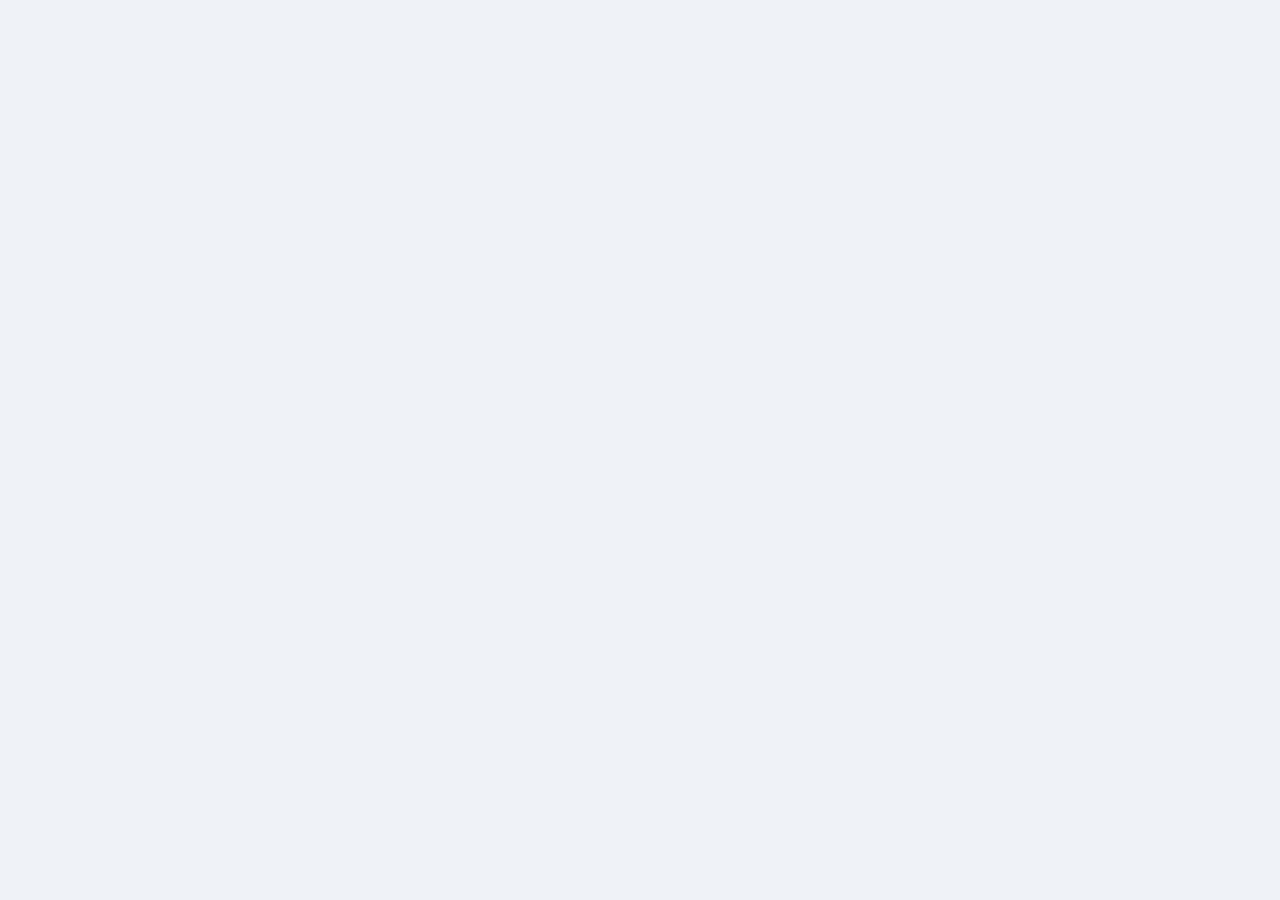
==== admin.html @ f4d945e0 "Add files via upload" ====
<!DOCTYPE html>
<html lang="en">
<head>
<meta charset="UTF-8">
<meta name="viewport" content="width=device-width,initial-scale=1">
<title>Tiny Tiffin — Admin</title>
<meta name="robots" content="noindex">
<link rel="icon" type="image/png" href="icons/icon-192.png">
<link rel="stylesheet" href="styles.css">
<style>
  .admin-login{min-height:100vh;display:flex;align-items:center;justify-content:center;padding:20px}
  .admin-login-card{background:var(--card);border-radius:var(--radius);box-shadow:var(--shadow-lift);padding:32px;max-width:380px;width:100%;text-align:left}
  .admin-login-card .desc{color:var(--ink-soft);margin:10px 0 16px}
  .admin-login-card .hint{font-size:.75rem;color:var(--ink-soft);margin-top:14px;line-height:1.5}
  .admin-login-card .hint code{background:var(--mist);padding:1px 5px;border-radius:4px}
  .admin-login-card .link-btn{display:inline-block;margin-top:16px}
  .admin-header{position:sticky;top:0;z-index:20;background:rgba(237,241,241,.94);backdrop-filter:blur(8px);border-bottom:1px solid var(--mist-2);display:flex;justify-content:space-between;align-items:center;padding:14px 20px}
  .admin-main{padding:26px 0 60px}
  .draft-banner{background:#FBF3E3;border:1px solid var(--turmeric);color:var(--turmeric-dark);border-radius:var(--radius-sm);padding:12px 16px;font-size:.88rem;margin-bottom:20px}
  .stat-grid{display:grid;grid-template-columns:repeat(auto-fit,minmax(160px,1fr));gap:14px;margin-bottom:24px}
  .stat-card{background:var(--card);border-radius:var(--radius);box-shadow:var(--shadow);padding:18px;text-align:center}
  .stat-num{font-size:1.6rem;color:var(--masala);font-weight:600}
  .stat-lbl{font-size:.78rem;color:var(--ink-soft);margin-top:4px}
  .admin-toolbar{display:flex;justify-content:space-between;align-items:center;flex-wrap:wrap;gap:10px;margin-bottom:18px}
  .toolbar-right{display:flex;gap:8px;flex-wrap:wrap}
  .admin-table-wrap{background:var(--card);border-radius:var(--radius);box-shadow:var(--shadow);overflow-x:auto}
  table.admin-table{width:100%;border-collapse:collapse;font-size:.88rem;min-width:640px}
  table.admin-table th{text-align:left;padding:12px 14px;background:var(--mist);color:var(--ink-soft);font-size:.75rem;text-transform:uppercase;letter-spacing:.04em}
  table.admin-table td{padding:12px 14px;border-top:1px solid var(--mist-2);vertical-align:middle}
  .row-actions{white-space:nowrap}
  .row-actions button{background:none;border:none;font-size:1rem;padding:4px 6px}
  .admin-form{display:flex;flex-direction:column;gap:14px}
  .admin-form .form-row{display:grid;grid-template-columns:repeat(auto-fit,minmax(180px,1fr));gap:12px}
  .admin-form label{display:flex;flex-direction:column;gap:5px;font-size:.8rem;font-weight:600;color:var(--ink-soft)}
  .admin-form input[type=text], .admin-form input[type=number], .admin-form input[type=password], .admin-form select, .admin-form textarea{
    font-family:'Work Sans';padding:8px 10px;border-radius:var(--radius-sm);border:1.5px solid var(--mist-2);background:var(--mist);color:var(--ink);font-weight:400;font-size:.88rem;
  }
  .check-chip{display:inline-flex;align-items:center;gap:5px;background:var(--mist);border-radius:999px;padding:6px 12px;font-size:.8rem;font-weight:600;color:var(--ink-soft)}
  .form-group{display:flex;flex-direction:column;gap:6px}
</style>
</head>
<body>
<div id="admin-app"></div>

<script src="data/recipes.js"></script>
<script src="data/i18n.js"></script>
<script src="data/site-config.js"></script>
<script src="data/store.js"></script>
<script src="admin.js"></script>
</body>
</html>
---- styles.css ----
/* ==========================================================
   Tiny Tiffin — Design tokens
   Palette:  steel #8C97A5 · turmeric #E5A431 · masala #2B4E32
             chili #C1440E · mist #EDF1F1 · ink #202B2E
   Type:     display = 'Baloo 2' (rounded, warm)
              body    = 'Work Sans'
              utility = 'IBM Plex Mono' (numbers, tags, timers)
   ========================================================== */
@import url('https://fonts.googleapis.com/css2?family=Baloo+2:wght@500;600;700;800&family=Work+Sans:wght@400;500;600&family=IBM+Plex+Mono:wght@500;600&display=swap');

:root{
  --steel: #8C97A5;
  --steel-dark: #5D6B78;
  --turmeric: #E5A431;
  --turmeric-dark: #B87A1A;
  --masala: #2B4E32;
  --masala-light: #3F6B48;
  --chili: #C1440E;
  --mist: #EDF1F1;
  --mist-2: #E2E8E7;
  --card: #FFFFFF;
  --ink: #202B2E;
  --ink-soft: #57646A;
  --radius: 16px;
  --radius-sm: 10px;
  --shadow: 0 2px 10px rgba(32,43,46,.07), 0 1px 2px rgba(32,43,46,.06);
  --shadow-lift: 0 10px 30px rgba(32,43,46,.14);
}

*{box-sizing:border-box}
html{scroll-behavior:smooth}
body{
  margin:0;
  font-family:'Work Sans',system-ui,sans-serif;
  background:var(--mist);
  color:var(--ink);
  -webkit-font-smoothing:antialiased;
}
h1,h2,h3,.display{font-family:'Baloo 2',system-ui,sans-serif;}
.mono{font-family:'IBM Plex Mono',monospace;}
a{color:inherit}
button{font-family:inherit;cursor:pointer}
:focus-visible{outline:3px solid var(--turmeric-dark);outline-offset:2px}

/* ---------- layout shells ---------- */
.wrap{max-width:1100px;margin:0 auto;padding:0 20px}
.app-header{
  position:sticky;top:0;z-index:40;
  background:rgba(237,241,241,.92);backdrop-filter:blur(8px);
  border-bottom:1px solid var(--mist-2);
}
.header-row{display:flex;align-items:center;justify-content:space-between;padding:14px 0;gap:16px;flex-wrap:wrap}
.brand{display:flex;align-items:center;gap:10px;font-family:'Baloo 2';font-weight:700;font-size:1.35rem;color:var(--masala)}
.brand-mark{width:38px;height:38px;flex:none}
.header-controls{display:flex;align-items:center;gap:10px}
select.lang-select{
  appearance:none;background:var(--card);border:1px solid var(--mist-2);
  padding:8px 30px 8px 12px;border-radius:999px;font-size:.85rem;font-weight:600;color:var(--ink);
  background-image:url("data:image/svg+xml,%3Csvg xmlns='http://www.w3.org/2000/svg' width='10' height='6'%3E%3Cpath d='M0 0l5 6 5-6z' fill='%2357646A'/%3E%3C/svg%3E");
  background-repeat:no-repeat;background-position:right 12px center;
}
.admin-link{font-size:.8rem;font-weight:600;color:var(--ink-soft);text-decoration:none;border:1px solid var(--mist-2);padding:8px 14px;border-radius:999px;background:var(--card)}
.admin-link:hover{color:var(--masala);border-color:var(--masala-light)}

.tabs{display:flex;gap:6px;padding:10px 0 0}
.tab-btn{
  background:none;border:none;padding:10px 4px;font-weight:600;font-size:.95rem;
  color:var(--ink-soft);border-bottom:3px solid transparent;margin-right:22px;
}
.tab-btn.active{color:var(--masala);border-color:var(--turmeric)}

/* ---------- hero / tiffin stack signature ---------- */
.hero{padding:38px 0 18px;text-align:center}
.hero h1.display{font-size:2.1rem;margin:0 0 6px;color:var(--masala)}
.hero p.sub{color:var(--ink-soft);max-width:520px;margin:0 auto 30px;font-size:1rem}

.tiffin-stack{display:flex;flex-direction:column;align-items:center;gap:0;max-width:340px;margin:0 auto}
.tiffin-tier{
  width:100%;border-radius:999px;
  display:flex;align-items:center;justify-content:center;gap:8px;
  border:2px solid var(--steel);background:linear-gradient(180deg,#F5F7F7,#E7ECEC);
  color:var(--ink);font-weight:600;font-size:.92rem;
  padding:14px 10px;margin-top:-14px;position:relative;
  box-shadow:0 3px 0 rgba(93,107,120,.25) inset, 0 4px 8px rgba(32,43,46,.06);
  transition:transform .15s ease, box-shadow .15s ease, background .15s ease;
}
.tiffin-tier:first-child{margin-top:0}
.tiffin-tier .tier-emoji{font-size:1.2rem}
.tiffin-tier:nth-child(1){width:96%}
.tiffin-tier:nth-child(2){width:100%}
.tiffin-tier:nth-child(3){width:104%}
.tiffin-tier:nth-child(4){width:108%}
.tiffin-tier:hover{transform:translateY(-2px);box-shadow:0 3px 0 rgba(93,107,120,.25) inset, 0 8px 16px rgba(32,43,46,.12)}
.tiffin-tier.active{
  background:linear-gradient(180deg,#F8DFA8,var(--turmeric));
  border-color:var(--turmeric-dark);color:#432c05;
}
.tiffin-handle{width:64px;height:26px;border:3px solid var(--steel);border-bottom:none;border-radius:14px 14px 0 0;margin-bottom:-2px}

/* ---------- filters ---------- */
.filters{background:var(--card);border-radius:var(--radius);box-shadow:var(--shadow);padding:20px;margin:26px 0;display:grid;grid-template-columns:repeat(auto-fit,minmax(200px,1fr));gap:18px}
.filter-group label{display:block;font-size:.78rem;font-weight:600;text-transform:uppercase;letter-spacing:.04em;color:var(--ink-soft);margin-bottom:8px}
.chip-row{display:flex;flex-wrap:wrap;gap:6px}
.chip{
  border:1.5px solid var(--mist-2);background:var(--mist);border-radius:999px;
  padding:6px 12px;font-size:.82rem;font-weight:600;color:var(--ink-soft);
}
.chip.active{background:var(--masala);border-color:var(--masala);color:#fff}
.chip.allergy.active{background:var(--chili);border-color:var(--chili)}
input[type=text].search-input, select.filter-select{
  width:100%;padding:9px 12px;border-radius:var(--radius-sm);border:1.5px solid var(--mist-2);
  font-size:.9rem;background:var(--mist);color:var(--ink)
}
.filters-foot{grid-column:1/-1;display:flex;justify-content:space-between;align-items:center;font-size:.85rem;color:var(--ink-soft)}
.link-btn{background:none;border:none;color:var(--masala);font-weight:600;text-decoration:underline;padding:0}

/* ---------- recipe grid & cards ---------- */
.recipe-grid{display:grid;grid-template-columns:repeat(auto-fill,minmax(240px,1fr));gap:18px;padding-bottom:50px}
.recipe-card{
  background:var(--card);border-radius:var(--radius);box-shadow:var(--shadow);
  padding:18px;display:flex;flex-direction:column;gap:10px;position:relative;
  transition:box-shadow .15s ease, transform .15s ease;
}
.recipe-card:hover{box-shadow:var(--shadow-lift);transform:translateY(-3px)}
.card-top{display:flex;justify-content:space-between;align-items:flex-start}
.card-emoji{font-size:2rem;line-height:1}
.fav-btn{background:none;border:none;font-size:1.25rem;color:var(--mist-2);padding:2px}
.fav-btn.active{color:var(--chili)}
.recipe-card h3{margin:0;font-size:1.05rem;color:var(--ink)}
.recipe-card .desc{font-size:.85rem;color:var(--ink-soft);margin:0;flex:1}
.meta-row{display:flex;flex-wrap:wrap;gap:6px;font-size:.72rem}
.tag{padding:3px 9px;border-radius:999px;font-weight:600;background:var(--mist);color:var(--ink-soft)}
.tag.time{background:#EAF2E9;color:var(--masala)}
.tag.nutri{background:#FBEBD3;color:var(--turmeric-dark)}
.tag.allergen{background:#F8E1D8;color:var(--chili)}
.card-actions{display:flex;gap:8px;margin-top:4px}
.btn{
  border:none;border-radius:999px;padding:9px 14px;font-weight:600;font-size:.82rem;
  display:inline-flex;align-items:center;gap:6px;
}
.btn-primary{background:var(--masala);color:#fff}
.btn-primary:hover{background:var(--masala-light)}
.btn-secondary{background:var(--mist);color:var(--ink)}
.btn-secondary:hover{background:var(--mist-2)}
.btn-block{width:100%;justify-content:center}
.empty-state{grid-column:1/-1;text-align:center;padding:60px 20px;color:var(--ink-soft)}
.empty-state .big-emoji{font-size:2.6rem;display:block;margin-bottom:10px}

/* ---------- modal ---------- */
.modal-backdrop{position:fixed;inset:0;background:rgba(32,43,46,.55);z-index:100;display:flex;align-items:flex-start;justify-content:center;padding:40px 16px;overflow-y:auto}
.modal{background:var(--card);border-radius:var(--radius);max-width:560px;width:100%;padding:26px;box-shadow:var(--shadow-lift);position:relative}
.modal-close{position:absolute;top:16px;right:16px;background:var(--mist);border:none;border-radius:50%;width:32px;height:32px;font-size:1rem;color:var(--ink-soft)}
.modal h2{margin:6px 0 2px;font-size:1.35rem;color:var(--masala)}
.modal .desc{color:var(--ink-soft);margin:0 0 14px}
.modal section{margin-bottom:16px}
.modal h4{font-size:.78rem;text-transform:uppercase;letter-spacing:.05em;color:var(--ink-soft);margin:0 0 8px}
.modal ul, .modal ol{margin:0;padding-left:20px;font-size:.92rem;line-height:1.65}
.nutri-grid{display:grid;grid-template-columns:repeat(4,1fr);gap:8px}
.nutri-cell{background:var(--mist);border-radius:var(--radius-sm);padding:10px;text-align:center}
.nutri-cell .val{font-family:'IBM Plex Mono';font-weight:600;font-size:1rem;color:var(--masala)}
.nutri-cell .lbl{font-size:.68rem;color:var(--ink-soft);text-transform:uppercase}
.tip-box{background:#FBF3E3;border-left:3px solid var(--turmeric);padding:10px 14px;border-radius:0 var(--radius-sm) var(--radius-sm) 0;font-size:.88rem;margin-bottom:10px}
.tip-box.kid{background:#EAF2E9;border-color:var(--masala)}

/* ---------- planner ---------- */
.planner-grid{display:grid;grid-template-columns:repeat(auto-fit,minmax(140px,1fr));gap:12px;margin-bottom:24px}
.planner-day{background:var(--card);border-radius:var(--radius);box-shadow:var(--shadow);padding:14px;min-height:140px;display:flex;flex-direction:column;gap:8px}
.planner-day h4{margin:0;font-size:.85rem;color:var(--ink-soft);text-transform:uppercase;letter-spacing:.04em}
.planner-slot{background:var(--mist);border-radius:var(--radius-sm);padding:8px;font-size:.82rem;display:flex;justify-content:space-between;align-items:center;gap:6px}
.planner-slot button{background:none;border:none;color:var(--ink-soft);font-size:.9rem}
.planner-add{border:1.5px dashed var(--mist-2);border-radius:var(--radius-sm);padding:8px;font-size:.8rem;color:var(--ink-soft);background:none;text-align:left}
.planner-add:hover{border-color:var(--masala-light);color:var(--masala)}

/* ---------- footer ---------- */
.app-footer{text-align:center;color:var(--ink-soft);font-size:.78rem;padding:30px 20px 60px;max-width:600px;margin:0 auto}

/* ---------- utility ---------- */
.visually-hidden{position:absolute;width:1px;height:1px;overflow:hidden;clip:rect(0 0 0 0)}
.picker-list{display:flex;flex-direction:column;gap:6px;max-height:280px;overflow-y:auto}
.picker-item{display:flex;justify-content:space-between;align-items:center;background:var(--mist);border-radius:var(--radius-sm);padding:8px 12px;font-size:.85rem}
.picker-item button{background:var(--masala);color:#fff;border:none;border-radius:999px;padding:5px 12px;font-size:.75rem;font-weight:600}
.toast{position:fixed;bottom:24px;left:50%;transform:translateX(-50%);background:var(--ink);color:#fff;padding:10px 20px;border-radius:999px;font-size:.85rem;z-index:200;box-shadow:var(--shadow-lift)}

@media (max-width:640px){
  .nutri-grid{grid-template-columns:repeat(2,1fr)}
  .hero h1.display{font-size:1.7rem}
}

/* ==========================================================
   v2 additions: dark mode, ratings, mascot, badges, gallery
   ========================================================== */
:root{
  --diet-veg:#2B4E32; --diet-vegan:#3F6B48; --diet-egg:#B87A1A;
  --cuisine-indian:#C1440E; --cuisine-continental:#5D6B78;
  --star:#E5A431; --star-off:#D9DEDD;
}
html[data-theme="dark"]{
  --steel:#6b7684; --steel-dark:#4a5460;
  --turmeric:#E5A431; --turmeric-dark:#c98f28;
  --masala:#5fae72; --masala-light:#79c98c;
  --chili:#e2704a;
  --mist:#161b1d; --mist-2:#232b2e;
  --card:#1e2528; --ink:#EDF1F1; --ink-soft:#a7b2b5;
  --shadow: 0 2px 10px rgba(0,0,0,.35);
  --shadow-lift: 0 10px 30px rgba(0,0,0,.5);
}
html[data-theme="dark"] body{ background:var(--mist); }
html[data-theme="dark"] .app-header{ background:rgba(22,27,29,.92); }

.theme-toggle{background:var(--mist);border:1px solid var(--mist-2);border-radius:999px;padding:8px 12px;font-size:.95rem}

/* mascot */
.mascot{display:inline-flex;align-items:center;gap:8px}
.mascot-face{width:34px;height:34px;flex:none}
.mascot-bubble{background:var(--card);border:1.5px solid var(--mist-2);border-radius:14px;padding:10px 14px;font-size:.85rem;color:var(--ink);box-shadow:var(--shadow);position:relative}
.mascot-banner{display:flex;align-items:center;gap:12px;background:var(--card);border-radius:var(--radius);box-shadow:var(--shadow);padding:14px 18px;margin:18px 0}

/* diet & cuisine badges */
.tag.diet-vegetarian{background:#EAF2E9;color:var(--diet-veg)}
.tag.diet-vegan{background:#E3F0E6;color:var(--diet-vegan)}
.tag.diet-egg{background:#FBEBD3;color:var(--diet-egg)}
.tag.cuisine-indian{background:#F8E1D8;color:var(--cuisine-indian)}
.tag.cuisine-continental{background:#EAECEE;color:var(--cuisine-continental)}

/* star ratings */
.stars{display:inline-flex;gap:2px;font-size:1rem;line-height:1}
.stars .star{color:var(--star-off)}
.stars .star.filled{color:var(--star)}
.rating-row{display:flex;align-items:center;gap:6px;font-size:.8rem;color:var(--ink-soft)}
.rating-breakdown{display:grid;grid-template-columns:1fr auto;gap:6px 10px;font-size:.82rem;align-items:center}
.rate-form{display:flex;flex-direction:column;gap:10px;margin-top:10px;padding-top:10px;border-top:1px solid var(--mist-2)}
.star-picker{display:inline-flex;gap:4px;font-size:1.4rem;cursor:pointer}
.star-picker .star{color:var(--star-off)}
.star-picker .star.filled{color:var(--star)}

/* recipe images / gallery */
.recipe-image-wrap{width:100%;aspect-ratio:4/3;border-radius:var(--radius-sm);overflow:hidden;background:var(--mist);display:flex;align-items:center;justify-content:center}
.recipe-image-wrap img{width:100%;height:100%;object-fit:cover}
.placeholder-illustration{width:100%;height:100%;display:flex;align-items:center;justify-content:center;font-size:2.6rem;background:linear-gradient(135deg,var(--mist),var(--mist-2))}
.modal-gallery{display:grid;grid-template-columns:1fr 1fr;gap:8px;margin-bottom:14px}
.modal-gallery .recipe-image-wrap{aspect-ratio:1/1}

/* search bar (smart search) */
.smart-search-bar{display:flex;gap:8px;margin:20px 0 6px}
.smart-search-bar input{flex:1;padding:12px 16px;border-radius:999px;border:1.5px solid var(--mist-2);background:var(--card);font-size:.95rem;color:var(--ink)}

/* nutrition dashboard */
.dash-bar-row{display:grid;grid-template-columns:110px 1fr 40px;align-items:center;gap:10px;margin-bottom:10px;font-size:.85rem}
.dash-bar-track{background:var(--mist);border-radius:999px;height:14px;overflow:hidden}
.dash-bar-fill{background:linear-gradient(90deg,var(--turmeric),var(--masala));height:100%;border-radius:999px;transition:width .3s ease}
.dash-suggestion{background:#FBF3E3;border-left:3px solid var(--turmeric);padding:10px 14px;border-radius:0 var(--radius-sm) var(--radius-sm) 0;font-size:.85rem;margin-top:14px}

/* contact / developer pages */
.simple-page{max-width:560px;margin:30px auto;background:var(--card);border-radius:var(--radius);box-shadow:var(--shadow);padding:28px}
.simple-page h2{color:var(--masala);margin-top:0}
.category-pick{display:flex;flex-wrap:wrap;gap:8px;margin:12px 0}
.dev-future-list{margin:10px 0 0;padding-left:20px;font-size:.85rem;line-height:1.7;color:var(--ink-soft)}

/* empty-state / loading skeleton */
.skeleton-card{background:var(--card);border-radius:var(--radius);box-shadow:var(--shadow);padding:18px;height:230px;position:relative;overflow:hidden}
.skeleton-card::after{
  content:"";position:absolute;inset:0;
  background:linear-gradient(90deg, transparent, rgba(255,255,255,.35), transparent);
  transform:translateX(-100%);animation:shimmer 1.3s infinite;
}
html[data-theme="dark"] .skeleton-card::after{ background:linear-gradient(90deg, transparent, rgba(255,255,255,.06), transparent); }
@keyframes shimmer{ 100%{ transform:translateX(100%); } }

@keyframes pop-in{ from{ transform:scale(.9); opacity:0; } to{ transform:scale(1); opacity:1; } }
.pop-in{ animation:pop-in .18s ease-out; }
@keyframes celebrate{ 0%{transform:scale(1);} 50%{transform:scale(1.06);} 100%{transform:scale(1);} }
.celebrate{ animation:celebrate .4s ease; }

/* misc small helpers */
.diet-cuisine-filters{display:flex;flex-wrap:wrap;gap:6px}
.no-repeat-note{font-size:.75rem;color:var(--turmeric-dark)}
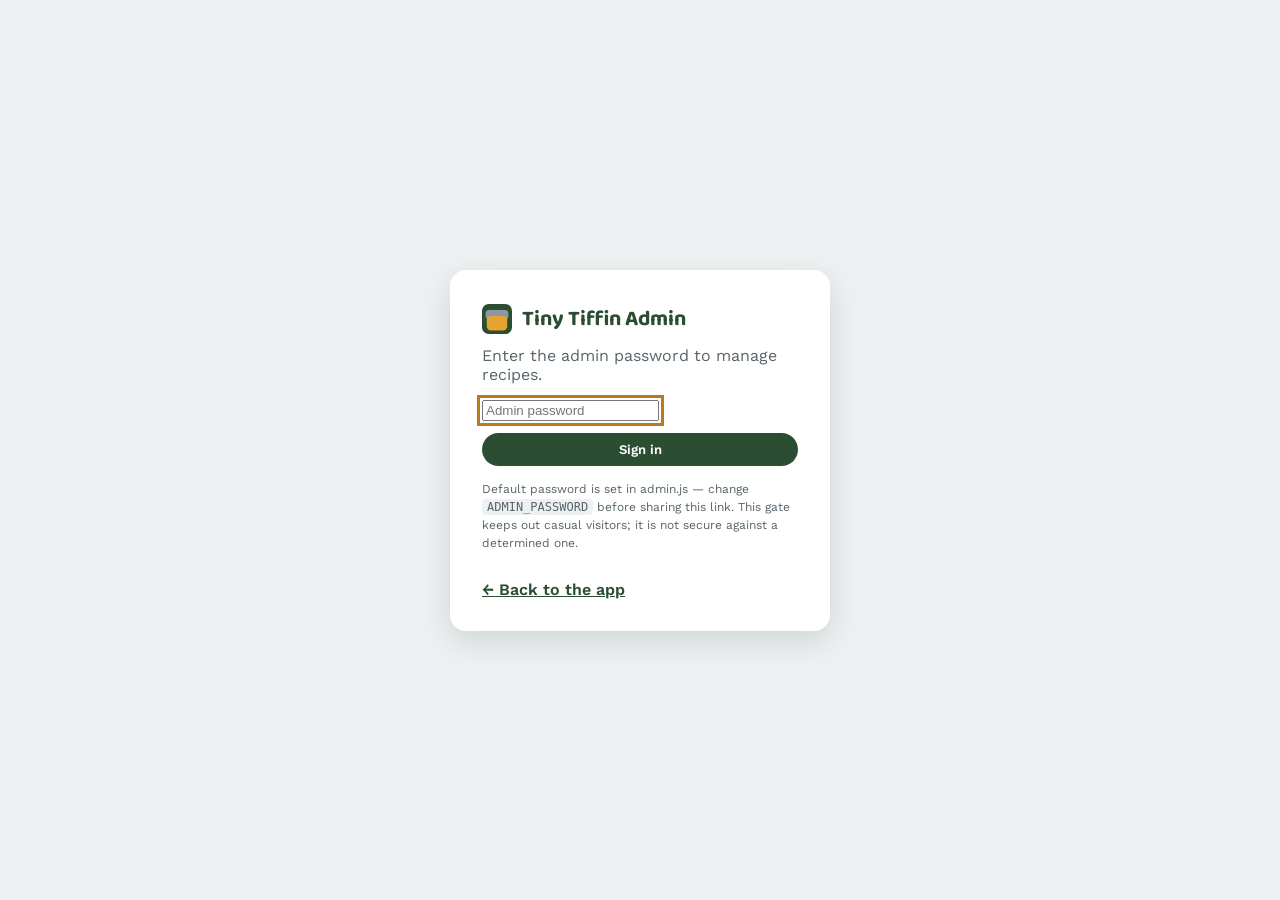
==== commit 19339fac: "Add files via upload" ====
--- a/admin.html
+++ b/admin.html
@@ -5,7 +5,7 @@
 <meta name="viewport" content="width=device-width,initial-scale=1">
 <title>Tiny Tiffin — Admin</title>
 <meta name="robots" content="noindex">
-<link rel="icon" type="image/png" href="icons/icon-192.png">
+<link rel="icon" type="image/png" href="icon-192.png">
 <link rel="stylesheet" href="styles.css">
 <style>
   .admin-login{min-height:100vh;display:flex;align-items:center;justify-content:center;padding:20px}
@@ -42,10 +42,10 @@
 <body>
 <div id="admin-app"></div>
 
-<script src="data/recipes.js"></script>
-<script src="data/i18n.js"></script>
-<script src="data/site-config.js"></script>
-<script src="data/store.js"></script>
+<script src="recipes.js"></script>
+<script src="i18n.js"></script>
+<script src="site-config.js"></script>
+<script src="store.js"></script>
 <script src="admin.js"></script>
 </body>
 </html>
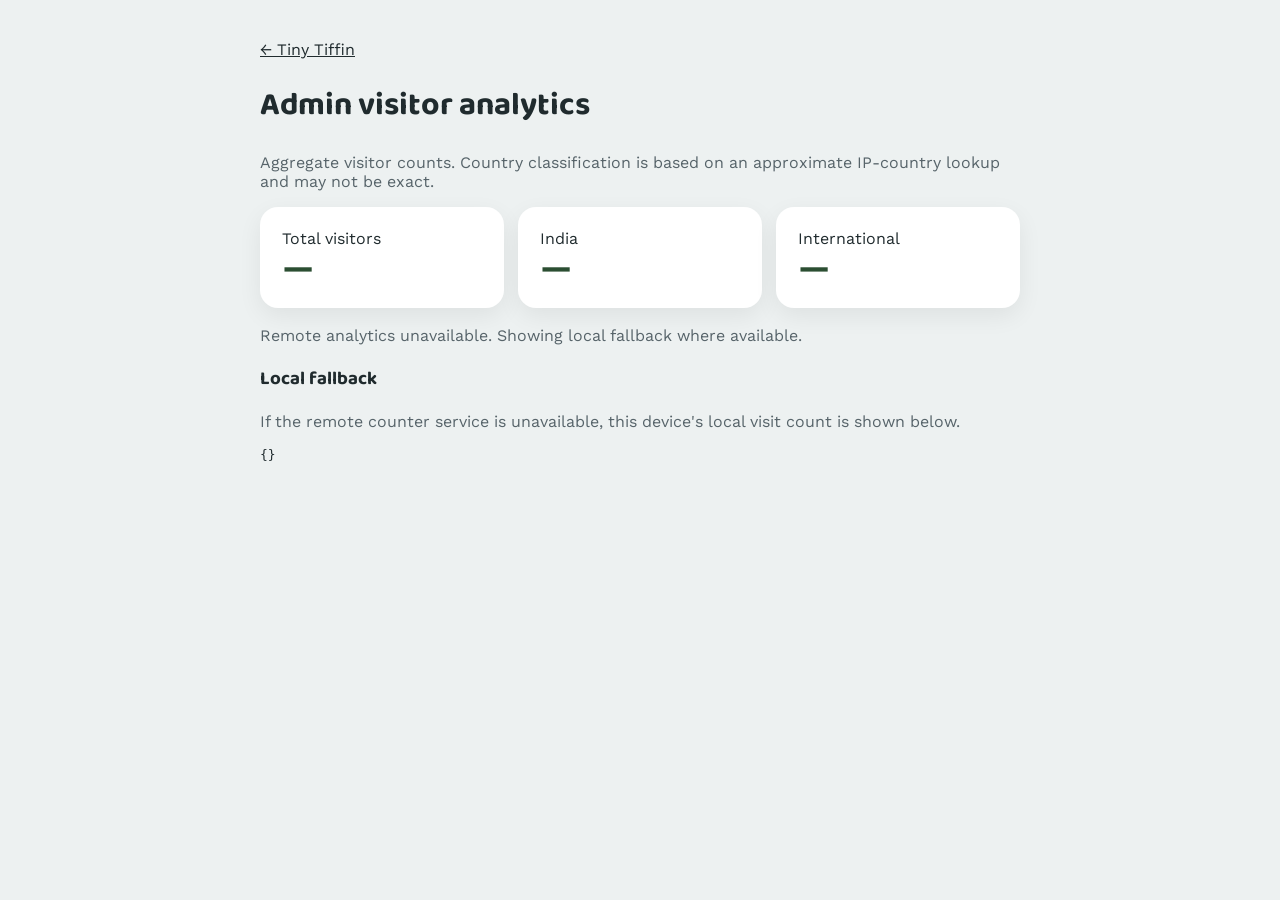
==== commit f918c25e: "Add files via upload Updates" ====
--- a/admin.html
+++ b/admin.html
@@ -1,51 +1,13 @@
-<!DOCTYPE html>
-<html lang="en">
-<head>
-<meta charset="UTF-8">
-<meta name="viewport" content="width=device-width,initial-scale=1">
-<title>Tiny Tiffin — Admin</title>
-<meta name="robots" content="noindex">
-<link rel="icon" type="image/png" href="icon-192.png">
-<link rel="stylesheet" href="styles.css">
-<style>
-  .admin-login{min-height:100vh;display:flex;align-items:center;justify-content:center;padding:20px}
-  .admin-login-card{background:var(--card);border-radius:var(--radius);box-shadow:var(--shadow-lift);padding:32px;max-width:380px;width:100%;text-align:left}
-  .admin-login-card .desc{color:var(--ink-soft);margin:10px 0 16px}
-  .admin-login-card .hint{font-size:.75rem;color:var(--ink-soft);margin-top:14px;line-height:1.5}
-  .admin-login-card .hint code{background:var(--mist);padding:1px 5px;border-radius:4px}
-  .admin-login-card .link-btn{display:inline-block;margin-top:16px}
-  .admin-header{position:sticky;top:0;z-index:20;background:rgba(237,241,241,.94);backdrop-filter:blur(8px);border-bottom:1px solid var(--mist-2);display:flex;justify-content:space-between;align-items:center;padding:14px 20px}
-  .admin-main{padding:26px 0 60px}
-  .draft-banner{background:#FBF3E3;border:1px solid var(--turmeric);color:var(--turmeric-dark);border-radius:var(--radius-sm);padding:12px 16px;font-size:.88rem;margin-bottom:20px}
-  .stat-grid{display:grid;grid-template-columns:repeat(auto-fit,minmax(160px,1fr));gap:14px;margin-bottom:24px}
-  .stat-card{background:var(--card);border-radius:var(--radius);box-shadow:var(--shadow);padding:18px;text-align:center}
-  .stat-num{font-size:1.6rem;color:var(--masala);font-weight:600}
-  .stat-lbl{font-size:.78rem;color:var(--ink-soft);margin-top:4px}
-  .admin-toolbar{display:flex;justify-content:space-between;align-items:center;flex-wrap:wrap;gap:10px;margin-bottom:18px}
-  .toolbar-right{display:flex;gap:8px;flex-wrap:wrap}
-  .admin-table-wrap{background:var(--card);border-radius:var(--radius);box-shadow:var(--shadow);overflow-x:auto}
-  table.admin-table{width:100%;border-collapse:collapse;font-size:.88rem;min-width:640px}
-  table.admin-table th{text-align:left;padding:12px 14px;background:var(--mist);color:var(--ink-soft);font-size:.75rem;text-transform:uppercase;letter-spacing:.04em}
-  table.admin-table td{padding:12px 14px;border-top:1px solid var(--mist-2);vertical-align:middle}
-  .row-actions{white-space:nowrap}
-  .row-actions button{background:none;border:none;font-size:1rem;padding:4px 6px}
-  .admin-form{display:flex;flex-direction:column;gap:14px}
-  .admin-form .form-row{display:grid;grid-template-columns:repeat(auto-fit,minmax(180px,1fr));gap:12px}
-  .admin-form label{display:flex;flex-direction:column;gap:5px;font-size:.8rem;font-weight:600;color:var(--ink-soft)}
-  .admin-form input[type=text], .admin-form input[type=number], .admin-form input[type=password], .admin-form select, .admin-form textarea{
-    font-family:'Work Sans';padding:8px 10px;border-radius:var(--radius-sm);border:1.5px solid var(--mist-2);background:var(--mist);color:var(--ink);font-weight:400;font-size:.88rem;
-  }
-  .check-chip{display:inline-flex;align-items:center;gap:5px;background:var(--mist);border-radius:999px;padding:6px 12px;font-size:.8rem;font-weight:600;color:var(--ink-soft)}
-  .form-group{display:flex;flex-direction:column;gap:6px}
-</style>
-</head>
-<body>
-<div id="admin-app"></div>
-
-<script src="recipes.js"></script>
-<script src="i18n.js"></script>
-<script src="site-config.js"></script>
-<script src="store.js"></script>
-<script src="admin.js"></script>
-</body>
-</html>
+<!doctype html><html lang="en"><head><meta charset="utf-8"><meta name="viewport" content="width=device-width,initial-scale=1"><title>Tiny Tiffin — Admin</title><link rel="stylesheet" href="styles.css"><style>body{padding:24px}.admin-wrap{max-width:760px;margin:auto}.stats{display:grid;grid-template-columns:repeat(3,1fr);gap:14px}.stat{padding:22px;border-radius:18px;background:var(--card,#fff);box-shadow:0 8px 24px #0001}.stat strong{display:block;font-size:2rem;color:var(--masala)}.muted{color:var(--ink-soft)}@media(max-width:600px){.stats{grid-template-columns:1fr}}</style></head><body><main class="admin-wrap"><p><a href="index.html">← Tiny Tiffin</a></p><h1>Admin visitor analytics</h1><p class="muted">Aggregate visitor counts. Country classification is based on an approximate IP-country lookup and may not be exact.</p><section class="stats"><div class="stat"><span>Total visitors</span><strong id="total">—</strong></div><div class="stat"><span>India</span><strong id="india">—</strong></div><div class="stat"><span>International</span><strong id="international">—</strong></div></section><p id="status" class="muted" style="margin-top:18px">Loading analytics…</p><h3>Local fallback</h3><p class="muted">If the remote counter service is unavailable, this device's local visit count is shown below.</p><pre id="local" style="white-space:pre-wrap"></pre></main><script src="site-config.js"></script><script>
+(async function(){
+ const ns=(window.TINY_TIFFIN_CONFIG&&window.TINY_TIFFIN_CONFIG.analyticsNamespace)||'tiny-tiffin-v1';
+ const base='https://api.counterapi.dev/v1/'+encodeURIComponent(ns);
+ const ids=['total','india','international'];
+ try{
+   const vals=await Promise.all(ids.map(async id=>{const r=await fetch(base+'/'+id); if(!r.ok) throw new Error('analytics unavailable'); const j=await r.json(); return j.count ?? j.value ?? 0;}));
+   ids.forEach((id,i)=>document.getElementById(id).textContent=Number(vals[i]).toLocaleString());
+   document.getElementById('status').textContent='Global aggregate counters loaded.';
+ }catch(e){document.getElementById('status').textContent='Remote analytics unavailable. Showing local fallback where available.';}
+ try{document.getElementById('local').textContent=JSON.stringify(JSON.parse(localStorage.getItem('tt_local_visit_stats')||'{}'),null,2);}catch(e){document.getElementById('local').textContent='No local data available.';}
+})();
+</script></body></html>
--- a/styles.css
+++ b/styles.css
@@ -51,6 +51,28 @@
 }
 .header-row{display:flex;align-items:center;justify-content:space-between;padding:14px 0;gap:16px;flex-wrap:wrap}
 .brand{display:flex;align-items:center;gap:10px;font-family:'Baloo 2';font-weight:700;font-size:1.35rem;color:var(--masala)}
+/* ---------- AI brand badge ---------- */
+.brand-icon-wrap{position:relative;display:inline-flex;flex:none}
+.ai-brand-badge{
+  position:absolute;
+  top:-6px;
+  right:-7px;
+  display:inline-flex;
+  align-items:center;
+  justify-content:center;
+  width:20px;
+  height:20px;
+  border-radius:7px;
+  background:linear-gradient(145deg,#F4C95D 0%,#E5A431 55%,#B87A1A 100%);
+  color:#2B4E32;
+  border:2px solid var(--mist);
+  font-family:'Work Sans',system-ui,sans-serif;
+  font-size:.53rem;
+  font-weight:800;
+  letter-spacing:-.04em;
+  box-shadow:0 2px 0 rgba(255,255,255,.65) inset,0 2px 5px rgba(43,78,50,.22);
+}
+
 .brand-mark{width:38px;height:38px;flex:none}
 .header-controls{display:flex;align-items:center;gap:10px}
 select.lang-select{
@@ -200,7 +222,7 @@
   --masala:#5fae72; --masala-light:#79c98c;
   --chili:#e2704a;
   --mist:#161b1d; --mist-2:#232b2e;
-  --card:#1e2528; --ink:#EDF1F1; --ink-soft:#a7b2b5;
+  --card:#1e2528; --ink:#F7FAFA; --ink-soft:#D1DADD;
   --shadow: 0 2px 10px rgba(0,0,0,.35);
   --shadow-lift: 0 10px 30px rgba(0,0,0,.5);
 }
@@ -274,3 +296,332 @@
 /* misc small helpers */
 .diet-cuisine-filters{display:flex;flex-wrap:wrap;gap:6px}
 .no-repeat-note{font-size:.75rem;color:var(--turmeric-dark)}
+
+/* Tiny Tiffin v3.0 enhancements */
+.brand-wrap{display:flex;flex-direction:column;align-items:flex-start;gap:2px}
+.app-tagline{font-size:.68rem;font-style:italic;color:var(--ink-soft);letter-spacing:.02em;margin-left:44px;opacity:.82}
+.developer-story{margin:18px 0;padding:14px 16px;border-left:3px solid var(--turmeric);background:var(--mist);border-radius:var(--radius-sm);line-height:1.8}
+.developer-story span{font-size:.85rem;color:var(--ink-soft)}
+.release-card{margin-top:18px;padding:12px 14px;border-radius:var(--radius-sm);background:var(--mist);font-size:.82rem;color:var(--ink-soft)}
+.vitamin-row{margin:10px 0 14px;padding:10px 12px;background:var(--mist);border-radius:var(--radius-sm);font-size:.84rem}
+.planner-highlight{animation:plannerPulse 1.2s ease-in-out 3;outline:3px solid var(--turmeric)}
+@keyframes plannerPulse{50%{transform:scale(1.02);box-shadow:0 0 0 8px rgba(229,164,49,.22)}}
+.star-burst{position:fixed;inset:0;pointer-events:none;z-index:9999;overflow:hidden}
+.burst-star{position:absolute;font-size:1.8rem;animation:burstStar .9s ease-out forwards}
+@keyframes burstStar{0%{transform:translate(-50%,-50%) scale(.2) rotate(0);opacity:0}20%{opacity:1}100%{transform:translate(calc(-50% + var(--dx)),calc(-50% + var(--dy))) scale(1.2) rotate(180deg);opacity:0}}
+[data-theme="dark"] .app-tagline,[data-theme="dark"] .developer-story span{color:#e8f0ee;text-shadow:0 0 6px rgba(232,240,238,.55)}
+[data-theme="dark"] .desc,[data-theme="dark"] p,[data-theme="dark"] li,[data-theme="dark"] label,[data-theme="dark"] .stat-lbl{color:#e8f0ee}
+
+.brand-wrap{display:flex;flex-direction:column;align-items:flex-start;gap:1px}.app-tagline{font-size:.68rem;font-style:italic;font-weight:500;letter-spacing:.02em;color:var(--ink-soft);margin-left:48px;opacity:.9}html[data-theme="dark"] .app-tagline{color:#D8E3E5;opacity:1}html[data-theme="dark"] .tab-btn,html[data-theme="dark"] .filter-group label,html[data-theme="dark"] .desc,html[data-theme="dark"] .sub,html[data-theme="dark"] .hint,html[data-theme="dark"] .app-footer{color:#D1DADD}html[data-theme="dark"] input,html[data-theme="dark"] textarea,html[data-theme="dark"] select{color:#F7FAFA}html[data-theme="dark"] input::placeholder,html[data-theme="dark"] textarea::placeholder{color:#AEBCC0;opacity:1}.image-upload-preview{max-width:180px;max-height:120px;border-radius:10px;display:block;margin-top:8px;object-fit:cover}.sparkle-burst{position:fixed;inset:0;pointer-events:none;z-index:9999;overflow:hidden}.sparkle-star{position:absolute;font-size:1.4rem;animation:ttSparkle 900ms ease-out forwards}@keyframes ttSparkle{0%{transform:translate(0,0) scale(.2) rotate(0);opacity:0}20%{opacity:1}100%{transform:translate(var(--dx),var(--dy)) scale(1.3) rotate(180deg);opacity:0}}.developer-story{white-space:normal;line-height:1.75;max-width:760px}
+
+
+/* v3.3: friendly discovery action */
+.surprise-btn { margin: 12px auto 4px; display: inline-flex; }
+[data-theme="dark"] .surprise-btn { color: #f4f7f5; border-color: #6fbf84; }
+
+/* v3.5 — high-visibility neon nutrition labels for Night Mode */
+html[data-theme="dark"] .tiffin-tier {
+  color: #dfffe9;
+  text-shadow: 0 0 5px rgba(87, 255, 160, .55), 0 0 12px rgba(87, 255, 160, .22);
+}
+html[data-theme="dark"] .tiffin-tier:nth-child(1) { color:#9dffbf; text-shadow:0 0 6px rgba(90,255,160,.75),0 0 16px rgba(90,255,160,.35); }
+html[data-theme="dark"] .tiffin-tier:nth-child(2) { color:#c4ff78; text-shadow:0 0 6px rgba(196,255,120,.75),0 0 16px rgba(196,255,120,.32); }
+html[data-theme="dark"] .tiffin-tier:nth-child(3) { color:#a8e7ff; text-shadow:0 0 6px rgba(120,220,255,.75),0 0 16px rgba(120,220,255,.32); }
+html[data-theme="dark"] .tiffin-tier:nth-child(4) { color:#ffd08a; text-shadow:0 0 6px rgba(255,190,100,.75),0 0 16px rgba(255,190,100,.32); }
+html[data-theme="dark"] .tiffin-tier:nth-child(5) { color:#d8b5ff; text-shadow:0 0 6px rgba(190,120,255,.85),0 0 16px rgba(190,120,255,.38); }
+html[data-theme="dark"] .tiffin-tier:nth-child(6) { color:#ffe98a; text-shadow:0 0 6px rgba(255,220,90,.85),0 0 16px rgba(255,220,90,.35); }
+html[data-theme="dark"] .tiffin-tier:nth-child(7) { color:#ff9ee8; text-shadow:0 0 6px rgba(255,100,220,.85),0 0 16px rgba(255,100,220,.35); }
+html[data-theme="dark"] .tiffin-tier.active { color:#ffffff; border-color:#a78bfa; box-shadow:0 0 0 2px rgba(167,139,250,.45),0 0 18px rgba(167,139,250,.35); }
+html[data-theme="dark"] .filter-group label,
+html[data-theme="dark"] .filters-foot,
+html[data-theme="dark"] .sub,
+html[data-theme="dark"] .recipe-card .desc { color:#e7f5ef; }
+
+
+/* ==========================================================
+   v3.6 — Elegant, high-contrast dark-mode nutrition labels
+   Replaces blurry neon text with a crisp premium treatment.
+   ========================================================== */
+@import url('https://fonts.googleapis.com/css2?family=Nunito+Sans:wght@400;600;700;800&display=swap');
+
+.tiffin-tier{
+  font-family:'Nunito Sans','Work Sans',system-ui,sans-serif;
+  font-weight:800;
+  letter-spacing:.01em;
+}
+
+html[data-theme="dark"] .tiffin-tier{
+  color:#263238;
+  text-shadow:none;
+  -webkit-text-stroke:0;
+}
+
+html[data-theme="dark"] .tiffin-tier .tier-emoji{
+  filter:none;
+}
+
+/* Elegant category accents: dark enough to remain readable on the light tier cards. */
+html[data-theme="dark"] .tiffin-tier[data-nutri="protein"]{color:#176B45}
+html[data-theme="dark"] .tiffin-tier[data-nutri="iron"]{color:#4F641D}
+html[data-theme="dark"] .tiffin-tier[data-nutri="calcium"]{color:#246A8A}
+html[data-theme="dark"] .tiffin-tier[data-nutri="immunity"]{color:#A45A12}
+html[data-theme="dark"] .tiffin-tier[data-nutri="fiber"]{color:#70428F}
+html[data-theme="dark"] .tiffin-tier[data-nutri="energy"]{color:#946D00}
+html[data-theme="dark"] .tiffin-tier[data-nutri="vitamins"]{color:#9A356F}
+
+/* Keep the dark page itself readable without glow. */
+html[data-theme="dark"] .hero p.sub,
+html[data-theme="dark"] .smart-search-bar input::placeholder{
+  color:#C8D1D3;
+}
+
+/* Slightly stronger contrast for the nutrition stack in dark mode. */
+html[data-theme="dark"] .tiffin-tier{
+  border-color:#687582;
+  background:linear-gradient(180deg,#F8FAFA,#E7ECEC);
+}
+
+/* v3.7 — consistent recipe-detail readability in Night Mode for every recipe */
+html[data-theme="dark"] .tip-box,
+html[data-theme="dark"] .tip-box strong,
+html[data-theme="dark"] .tip-box.kid,
+html[data-theme="dark"] .tip-box.kid strong {
+  color: #263238 !important;
+  text-shadow: none !important;
+}
+html[data-theme="dark"] .tip-box {
+  background: #FFF8E8;
+  border-left-color: #D89B22;
+}
+html[data-theme="dark"] .tip-box.kid {
+  background: #EDF6ED;
+  border-left-color: #5FAE72;
+}
+html[data-theme="dark"] .recipe-modal h3,
+html[data-theme="dark"] .recipe-modal h4,
+html[data-theme="dark"] .recipe-modal .steps,
+html[data-theme="dark"] .recipe-modal .ingredients,
+html[data-theme="dark"] .recipe-modal .section-title {
+  color: #F3F7F6;
+}
+html[data-theme="dark"] .recipe-modal li,
+html[data-theme="dark"] .recipe-modal p {
+  color: #DCE6E4;
+}
+html[data-theme="dark"] .nutri-cell .val {
+  color: #66C27D;
+}
+html[data-theme="dark"] .nutri-cell .lbl {
+  color: #D6E0DE;
+}
+
+
+/* v4.1 — Tiffin Mood layout: balanced desktop grid, easy-to-tap mobile cards */
+.mood-picker{
+  display:grid;
+  grid-template-columns:repeat(3,minmax(0,1fr));
+  gap:12px;
+  align-items:stretch;
+  width:min(100%,920px);
+  margin:18px auto 8px;
+}
+.mood-label{
+  grid-column:1 / -1;
+  text-align:center;
+  font-size:1rem;
+  color:var(--ink-soft);
+  font-weight:700;
+  margin-bottom:2px;
+}
+.mood-chip{
+  width:100%;
+  min-height:58px;
+  border:1px solid var(--mist-2);
+  background:var(--card);
+  color:var(--ink);
+  border-radius:18px;
+  padding:12px 14px;
+  font:inherit;
+  font-size:.9rem;
+  font-weight:700;
+  cursor:pointer;
+  transition:transform .18s ease,border-color .18s ease,box-shadow .18s ease;
+}
+.mood-chip:hover{
+  transform:translateY(-2px);
+  border-color:var(--masala);
+  box-shadow:var(--shadow);
+}
+@media (max-width:900px){
+  .mood-picker{grid-template-columns:repeat(2,minmax(0,1fr));}
+  .mood-chip{min-height:56px;}
+}
+@media (max-width:560px){
+  .mood-picker{
+    grid-template-columns:1fr;
+    gap:10px;
+  }
+  .mood-chip{
+    min-height:54px;
+    border-radius:16px;
+  }
+}
+
+/* v1.0 — Tiny Tiffin AI hub */
+.ai-hub{padding:28px 0 40px}
+.ai-hero{text-align:center;margin-bottom:24px}
+.ai-badge{display:inline-block;padding:6px 12px;border-radius:999px;font-size:.72rem;font-weight:800;letter-spacing:.08em;background:var(--masala);color:#fff;margin-bottom:10px}
+.ai-grid{display:grid;grid-template-columns:repeat(2,minmax(0,1fr));gap:16px}
+.ai-card{background:var(--card);border:1px solid var(--mist-2);border-radius:20px;padding:20px;box-shadow:var(--shadow);margin-bottom:16px}
+.ai-card h3{margin-top:0;color:var(--masala)}
+.ai-card p{color:var(--ink-soft)}
+.ai-card .btn{margin-top:10px}
+.ai-preview{display:block;width:100%;max-height:180px;object-fit:cover;border-radius:14px;margin:10px 0}
+.ai-muted{font-size:.88rem;font-style:italic}
+.ai-assistant{margin-top:2px}
+.ai-answer{margin-top:14px;padding:14px;border-radius:14px;background:var(--surface-2,var(--mist));min-height:20px}
+.ai-answer-list{display:flex;flex-wrap:wrap;gap:8px;margin-top:10px}
+.ai-plan-list{margin-top:14px;display:grid;gap:8px}
+.ai-plan-list>div{display:flex;align-items:center;gap:10px;padding:10px;border-radius:12px;background:var(--surface-2,var(--mist))}
+.ai-plan-list span{flex:1}
+.ai-section-title{margin:28px 0 12px;color:var(--masala)}
+html[data-theme="dark"] .ai-card{background:#18251f;border-color:#3d5c4d}
+html[data-theme="dark"] .ai-card h3,.ai-section-title{color:#9dffb4}
+html[data-theme="dark"] .ai-card p,.ai-muted{color:#d9f1e0}
+html[data-theme="dark"] .ai-answer,.ai-plan-list>div{background:#21352b;color:#effff3}
+@media(max-width:760px){.ai-grid{grid-template-columns:1fr}.ai-card{padding:16px}}
+
+/* Install and software update actions */
+.install-action { white-space: nowrap; }
+.install-action:disabled { opacity: .65; cursor: wait; }
+
+
+/* ---------- Amazon affiliate shopping ---------- */
+.affiliate-shopping{
+  margin:18px 0 8px;
+  padding:16px;
+  border:1px solid var(--mist-2);
+  border-radius:14px;
+  background:var(--mist);
+}
+.affiliate-heading{display:flex;gap:10px;align-items:flex-start;margin-bottom:12px}
+.affiliate-heading>span{font-size:1.5rem}
+.affiliate-heading h3{margin:0 0 2px;color:var(--masala)}
+.affiliate-heading p{margin:0;color:var(--ink-soft);font-size:.82rem}
+.affiliate-list{display:grid;gap:8px}
+.affiliate-item{
+  display:flex;align-items:center;justify-content:space-between;gap:10px;
+  padding:10px 12px;border:1px solid var(--mist-2);border-radius:10px;background:var(--card);
+}
+.affiliate-item>div{min-width:0}
+.affiliate-ingredient{display:block;font-weight:600;overflow-wrap:anywhere}
+.affiliate-item small{display:block;color:var(--ink-soft);font-size:.72rem;margin-top:2px}
+.affiliate-btn{white-space:nowrap;font-size:.78rem;padding:7px 10px;text-decoration:none}
+.affiliate-disclosure{font-size:.68rem;color:var(--ink-soft);line-height:1.45;margin:12px 0 0}
+@media (max-width:600px){
+  .affiliate-item{align-items:flex-start;flex-direction:column}
+  .affiliate-btn{width:100%;justify-content:center}
+}
+
+/* ---------- quick shopping entry point ---------- */
+.shopping-quick-card{
+  max-width:760px;
+  margin:22px auto 26px;
+  padding:16px 18px;
+  display:flex;
+  align-items:center;
+  gap:14px;
+  background:var(--card);
+  border:1px solid var(--mist-2);
+  border-left:5px solid var(--turmeric);
+  border-radius:var(--radius);
+  box-shadow:var(--shadow);
+}
+.shopping-quick-icon{font-size:2rem;line-height:1}
+.shopping-quick-copy{flex:1}
+.shopping-quick-copy h3{margin:0 0 3px;color:var(--masala);font-size:1.1rem}
+.shopping-quick-copy p{margin:0;color:var(--ink-soft);font-size:.88rem}
+.shopping-quick-card .btn{white-space:nowrap}
+
+.shopping-page-header{
+  display:flex;
+  align-items:flex-start;
+  justify-content:space-between;
+  gap:16px;
+  margin-bottom:18px;
+}
+.shopping-empty{padding:40px 20px}
+
+@media (max-width:700px){
+  .shopping-quick-card{align-items:flex-start;flex-wrap:wrap}
+  .shopping-quick-card .btn{width:100%}
+  .shopping-page-header{flex-direction:column}
+  .shopping-page-header .btn{width:100%}
+}
+
+
+/* v1.3: front-page shopping call-to-action */
+.shopping-cta {
+  display: flex;
+  align-items: center;
+  justify-content: space-between;
+  gap: 16px;
+  margin: 18px 0 22px;
+  padding: 16px 18px;
+  border: 1px solid var(--line, rgba(0,0,0,.12));
+  border-radius: 18px;
+  background: var(--surface, rgba(255,255,255,.7));
+}
+.shopping-cta h3 { margin: 0 0 4px; }
+.shopping-cta p { margin: 0; color: var(--ink-soft); font-size: .9rem; }
+@media (max-width: 640px) {
+  .shopping-cta { flex-direction: column; align-items: stretch; }
+  .shopping-cta .btn { width: 100%; }
+}
+
+
+/* ---------- Compact Amazon shopping buttons ---------- */
+.shopping-cta-actions{
+  display:flex;
+  align-items:center;
+  justify-content:flex-end;
+  gap:8px;
+  flex-wrap:wrap;
+}
+.shopping-compact-btn{
+  font-size:.72rem;
+  padding:6px 9px;
+  min-height:32px;
+  white-space:nowrap;
+  text-decoration:none;
+}
+@media (max-width:640px){
+  .shopping-cta-actions{
+    width:100%;
+    justify-content:flex-start;
+  }
+  .shopping-compact-btn{
+    font-size:.68rem;
+    padding:5px 8px;
+  }
+}
+
+
+/* Small icons for Amazon shopping buttons */
+.shopping-compact-btn{
+  display:inline-flex;
+  align-items:center;
+  justify-content:center;
+  gap:5px;
+}
+.amazon-button-icon{
+  font-size:0.95em;
+  line-height:1;
+  display:inline-flex;
+  align-items:center;
+}
+
+
+/* Amazon Fresh: colourful vegetable basket icon */
+.amazon-fresh-vegetable-icon { width: 28px; height: 28px; object-fit: contain; vertical-align: middle; margin-right: 8px; border-radius: 4px; }
+@media (max-width: 600px) { .amazon-fresh-vegetable-icon { width: 24px; height: 24px; margin-right: 6px; } }
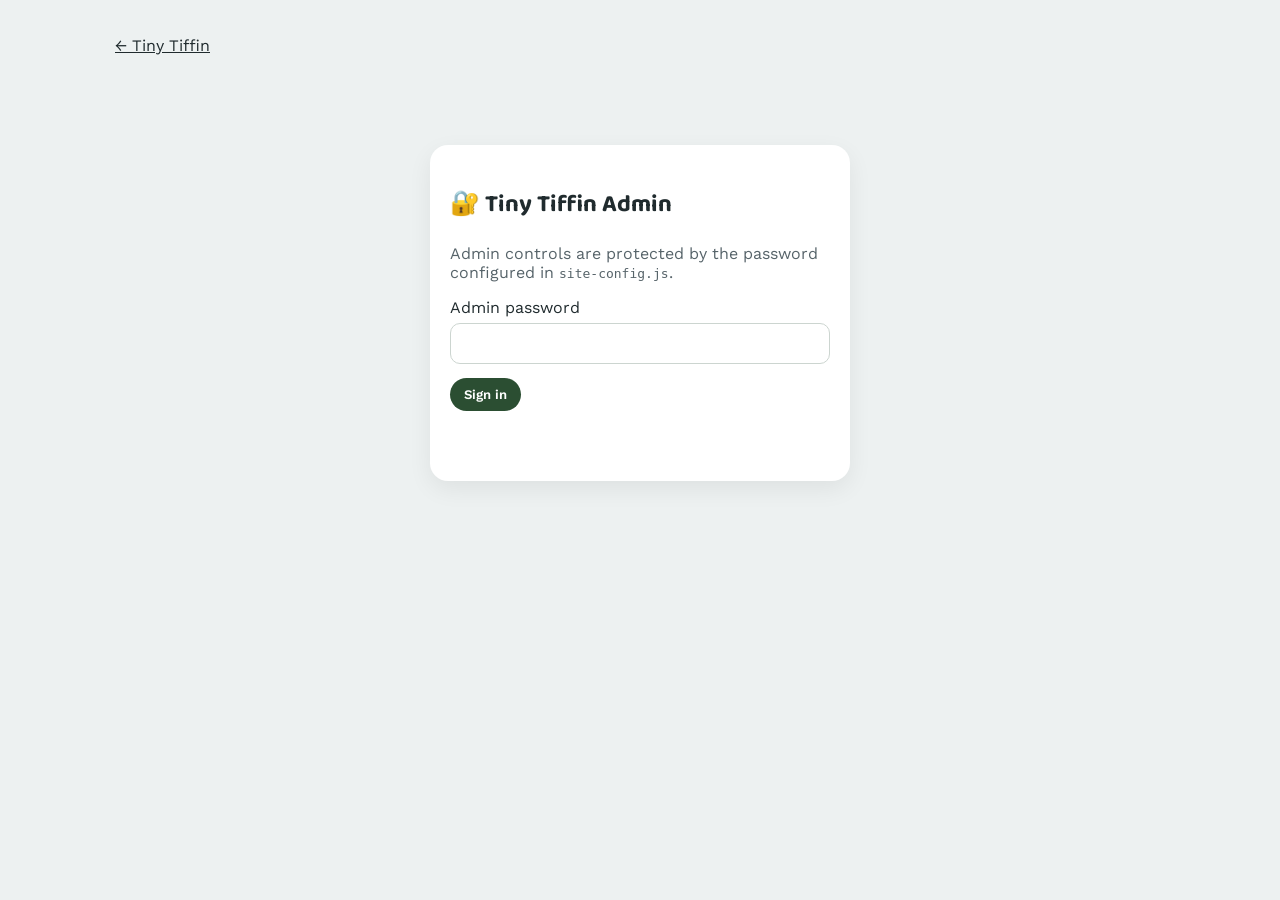
==== commit d8840b42: "Updates" ====
--- a/admin.html
+++ b/admin.html
@@ -1,13 +1,226 @@
-<!doctype html><html lang="en"><head><meta charset="utf-8"><meta name="viewport" content="width=device-width,initial-scale=1"><title>Tiny Tiffin — Admin</title><link rel="stylesheet" href="styles.css"><style>body{padding:24px}.admin-wrap{max-width:760px;margin:auto}.stats{display:grid;grid-template-columns:repeat(3,1fr);gap:14px}.stat{padding:22px;border-radius:18px;background:var(--card,#fff);box-shadow:0 8px 24px #0001}.stat strong{display:block;font-size:2rem;color:var(--masala)}.muted{color:var(--ink-soft)}@media(max-width:600px){.stats{grid-template-columns:1fr}}</style></head><body><main class="admin-wrap"><p><a href="index.html">← Tiny Tiffin</a></p><h1>Admin visitor analytics</h1><p class="muted">Aggregate visitor counts. Country classification is based on an approximate IP-country lookup and may not be exact.</p><section class="stats"><div class="stat"><span>Total visitors</span><strong id="total">—</strong></div><div class="stat"><span>India</span><strong id="india">—</strong></div><div class="stat"><span>International</span><strong id="international">—</strong></div></section><p id="status" class="muted" style="margin-top:18px">Loading analytics…</p><h3>Local fallback</h3><p class="muted">If the remote counter service is unavailable, this device's local visit count is shown below.</p><pre id="local" style="white-space:pre-wrap"></pre></main><script src="site-config.js"></script><script>
-(async function(){
- const ns=(window.TINY_TIFFIN_CONFIG&&window.TINY_TIFFIN_CONFIG.analyticsNamespace)||'tiny-tiffin-v1';
- const base='https://api.counterapi.dev/v1/'+encodeURIComponent(ns);
- const ids=['total','india','international'];
- try{
-   const vals=await Promise.all(ids.map(async id=>{const r=await fetch(base+'/'+id); if(!r.ok) throw new Error('analytics unavailable'); const j=await r.json(); return j.count ?? j.value ?? 0;}));
-   ids.forEach((id,i)=>document.getElementById(id).textContent=Number(vals[i]).toLocaleString());
-   document.getElementById('status').textContent='Global aggregate counters loaded.';
- }catch(e){document.getElementById('status').textContent='Remote analytics unavailable. Showing local fallback where available.';}
- try{document.getElementById('local').textContent=JSON.stringify(JSON.parse(localStorage.getItem('tt_local_visit_stats')||'{}'),null,2);}catch(e){document.getElementById('local').textContent='No local data available.';}
+<!doctype html>
+<html lang="en">
+<head>
+<meta charset="utf-8">
+<meta name="viewport" content="width=device-width,initial-scale=1">
+<title>Tiny Tiffin — Admin</title>
+<link rel="stylesheet" href="styles.css">
+<style>
+body{padding:20px}.admin-wrap{max-width:1050px;margin:auto}.admin-grid{display:grid;grid-template-columns:1fr 1.4fr;gap:18px}.panel{background:var(--card,#fff);border-radius:18px;padding:20px;box-shadow:0 8px 24px #0001;margin-bottom:18px}.panel h2{margin-top:0}.form-grid{display:grid;grid-template-columns:1fr 1fr;gap:12px}.form-grid .full{grid-column:1/-1}.field{display:flex;flex-direction:column;gap:6px}.field input,.field textarea,.field select{padding:10px;border:1px solid #ccd5d0;border-radius:10px;font:inherit;background:var(--bg,#fff);color:inherit}.recipe-list{max-height:650px;overflow:auto}.recipe-row{display:flex;justify-content:space-between;gap:8px;align-items:center;padding:10px;border-bottom:1px solid #0001}.recipe-row.active{outline:2px solid var(--masala);border-radius:10px}.recipe-row small{display:block;color:var(--ink-soft)}.actions{display:flex;flex-wrap:wrap;gap:8px;margin-top:14px}.toggle-row{display:flex;align-items:center;justify-content:space-between;padding:10px 0;border-bottom:1px solid #0001}.toggle-row input{width:20px;height:20px}.stats{display:grid;grid-template-columns:repeat(3,1fr);gap:12px}.stat{padding:16px;border-radius:14px;background:var(--bg,#f4f7f5)}.stat strong{display:block;font-size:1.7rem;color:var(--masala)}.muted{color:var(--ink-soft)}.danger{background:#fff0f0!important;color:#a33!important}.hidden-badge{font-size:.75rem;color:#a33}.login{max-width:420px;margin:10vh auto}.status{min-height:24px;margin-top:10px}.export-box{width:100%;min-height:130px;font-family:monospace;font-size:.8rem}@media(max-width:800px){.admin-grid{grid-template-columns:1fr}.form-grid{grid-template-columns:1fr}.stats{grid-template-columns:1fr}}
+</style>
+</head>
+<body>
+<main class="admin-wrap">
+  <p><a href="index.html">← Tiny Tiffin</a></p>
+  <section id="login-panel" class="panel login">
+    <h1>🔐 Tiny Tiffin Admin</h1>
+    <p class="muted">Admin controls are protected by the password configured in <code>site-config.js</code>.</p>
+    <div class="field"><label for="admin-password">Admin password</label><input id="admin-password" type="password" autocomplete="current-password"></div>
+    <div class="actions"><button class="btn btn-primary" id="login-btn">Sign in</button></div>
+    <p id="login-status" class="status muted"></p>
+  </section>
+
+  <section id="admin-app" hidden>
+    <div class="actions">
+      <a class="btn btn-secondary" href="index.html">Open user app</a>
+      <button class="btn btn-secondary" id="logout-btn">Log out</button>
+    </div>
+
+    <div class="panel">
+      <h2>Visitor analytics</h2>
+      <p class="muted">Global aggregate counters plus local fallback data.</p>
+      <section class="stats">
+        <div class="stat"><span>Total visitors</span><strong id="total">—</strong></div>
+        <div class="stat"><span>India</span><strong id="india">—</strong></div>
+        <div class="stat"><span>International</span><strong id="international">—</strong></div>
+      </section>
+      <p id="analytics-status" class="status muted">Loading analytics…</p>
+      <pre id="local" style="white-space:pre-wrap"></pre>
+    </div>
+
+    <div class="admin-grid">
+      <div>
+        <section class="panel">
+          <h2>Recipe management</h2>
+          <input id="recipe-search" class="search-input" placeholder="Search recipes by name or ID">
+          <div id="recipe-list" class="recipe-list"></div>
+          <div class="actions">
+            <button class="btn btn-secondary" id="new-recipe">New recipe</button>
+            <button class="btn btn-secondary" id="import-json">Import JSON</button>
+            <button class="btn btn-secondary" id="export-json">Export JSON</button>
+            <button class="btn danger" id="reset-draft">Reset local draft</button>
+          </div>
+          <input type="file" id="json-file" accept="application/json" hidden>
+        </section>
+
+        <section class="panel">
+          <h2>AI feature permissions</h2>
+          <p class="muted">Turn individual AI capabilities on or off for users. This is a static-site feature flag; for real security or paid access, use server-side authentication.</p>
+          <div id="ai-toggles"></div>
+          <div class="actions"><button class="btn btn-primary" id="save-ai">Save AI permissions</button></div>
+        </section>
+
+        <section class="panel">
+          <h2>Site configuration</h2>
+          <div class="form-grid">
+            <div class="field"><label>Version</label><input id="cfg-version"></div>
+            <div class="field"><label>Amazon Associate Tag</label><input id="cfg-amazon"></div>
+            <div class="field full"><label>Release notes</label><textarea id="cfg-release" rows="4"></textarea></div>
+          </div>
+          <div class="actions"><button class="btn btn-primary" id="save-config">Save local configuration</button></div>
+        </section>
+      </div>
+
+      <section class="panel">
+        <h2 id="editor-title">Select a recipe</h2>
+        <div id="editor"></div>
+      </section>
+    </div>
+  </section>
+</main>
+
+<script src="recipes.js"></script>
+<script src="site-config.js"></script>
+<script src="store.js"></script>
+<script>
+(function(){
+  const CONFIG=window.TINY_TIFFIN_CONFIG||{};
+  const AUTH_KEY="tt_admin_authenticated_v1";
+  const AI_KEY="tt_admin_ai_permissions_v1";
+  const CFG_KEY="tt_admin_config_override_v1";
+  let recipes=TinyTiffinStore.getRecipes().map(r=>JSON.parse(JSON.stringify(r)));
+  let selectedId=null;
+
+  const $=id=>document.getElementById(id);
+  const esc=s=>String(s??"").replace(/[&<>"']/g,c=>({"&":"&amp;","<":"&lt;",">":"&gt;",'"':"&quot;","'":"&#39;"}[c]));
+  const pretty=s=>Array.isArray(s)?s.join("\n"):String(s||"");
+  const auth=()=>localStorage.getItem(AUTH_KEY)==="1";
+
+  function showAdmin(){ $("login-panel").hidden=true; $("admin-app").hidden=false; renderAll(); loadAnalytics(); }
+  function login(){
+    if($("admin-password").value === (CONFIG.adminPassword || "admin123")){
+      localStorage.setItem(AUTH_KEY,"1"); $("login-status").textContent=""; showAdmin();
+    } else $("login-status").textContent="Incorrect password.";
+  }
+  $("login-btn").onclick=login;
+  $("admin-password").onkeydown=e=>{if(e.key==="Enter")login()};
+  $("logout-btn").onclick=()=>{localStorage.removeItem(AUTH_KEY);location.reload()};
+
+  function renderList(){
+    const q=($("recipe-search").value||"").toLowerCase();
+    const list=recipes.filter(r=>(r.id+" "+(r.name?.en||"")).toLowerCase().includes(q));
+    $("recipe-list").innerHTML=list.map(r=>`<div class="recipe-row ${r.id===selectedId?"active":""}">
+      <div><strong>${esc(r.name?.en||r.id)}</strong><small>${esc(r.id)} ${r.hidden?'<span class="hidden-badge">· HIDDEN</span>':""}</small></div>
+      <button class="btn btn-secondary" data-select="${esc(r.id)}">Edit</button>
+    </div>`).join("")||"<p class='muted'>No recipes found.</p>";
+    $("recipe-list").querySelectorAll("[data-select]").forEach(b=>b.onclick=()=>{selectedId=b.dataset.select;renderAll()});
+  }
+
+  function renderEditor(){
+    const r=recipes.find(x=>x.id===selectedId);
+    if(!r){$("editor-title").textContent="Select a recipe";$("editor").innerHTML="<p class='muted'>Choose a recipe from the list or create a new one.</p>";return}
+    $("editor-title").textContent="Edit: "+(r.name?.en||r.id);
+    $("editor").innerHTML=`<div class="form-grid">
+      <div class="field"><label>ID</label><input id="e-id" value="${esc(r.id)}"></div>
+      <div class="field"><label>Emoji</label><input id="e-emoji" value="${esc(r.emoji||"🍱")}"></div>
+      <div class="field full"><label>English title</label><input id="e-name" value="${esc(r.name?.en||"")}"></div>
+      <div class="field full"><label>English description</label><textarea id="e-desc" rows="3">${esc(r.desc?.en||"")}</textarea></div>
+      <div class="field"><label>Age groups (comma-separated)</label><input id="e-age" value="${esc((r.ageGroups||[]).join(", "))}"></div>
+      <div class="field"><label>Time (minutes)</label><input id="e-time" type="number" value="${esc(r.timeCategory||15)}"></div>
+      <div class="field"><label>Diet types</label><input id="e-diet" value="${esc((r.dietType||[]).join(", "))}"></div>
+      <div class="field"><label>Cuisine</label><input id="e-cuisine" value="${esc(r.cuisine||"indian")}"></div>
+      <div class="field"><label>Meal types</label><input id="e-meal" value="${esc((r.mealType||[]).join(", "))}"></div>
+      <div class="field"><label>Allergens</label><input id="e-allergens" value="${esc((r.allergens||[]).join(", "))}"></div>
+      <div class="field full"><label>Ingredients — one per line</label><textarea id="e-ingredients" rows="8">${esc(pretty(r.ingredients))}</textarea></div>
+      <div class="field full"><label>Instructions — one per line</label><textarea id="e-instructions" rows="8">${esc(pretty(r.instructions))}</textarea></div>
+      <div class="field full"><label>Packing tip (English)</label><textarea id="e-packing" rows="3">${esc(r.packingTip?.en||"")}</textarea></div>
+      <div class="field full"><label>Parent tip (English)</label><textarea id="e-kidtip" rows="3">${esc(r.kidTip?.en||"")}</textarea></div>
+      <div class="field"><label>Calories</label><input id="e-calories" type="number" value="${esc(r.nutrition?.calories||0)}"></div>
+      <div class="field"><label>Protein (g)</label><input id="e-protein" type="number" value="${esc(r.nutrition?.protein_g||0)}"></div>
+      <div class="field"><label>Iron (mg)</label><input id="e-iron" type="number" value="${esc(r.nutrition?.iron_mg||0)}"></div>
+      <div class="field"><label>Calcium (mg)</label><input id="e-calcium" type="number" value="${esc(r.nutrition?.calcium_mg||0)}"></div>
+    </div>
+    <div class="actions">
+      <button class="btn btn-primary" id="save-recipe">Save recipe</button>
+      <button class="btn btn-secondary" id="toggle-hidden">${r.hidden?"Unhide recipe":"Hide recipe"}</button>
+      <button class="btn danger" id="delete-recipe">Delete recipe</button>
+    </div>
+    <p class="muted">Changes are saved to this browser's local draft. Export the JSON and commit the generated recipe data to GitHub to publish changes for all users.</p>`;
+    $("save-recipe").onclick=saveRecipe;
+    $("toggle-hidden").onclick=()=>{r.hidden=!r.hidden;TinyTiffinStore.saveRecipes(recipes);renderAll()};
+    $("delete-recipe").onclick=()=>{if(confirm("Delete this recipe from the local draft?")){recipes=recipes.filter(x=>x.id!==r.id);selectedId=null;TinyTiffinStore.saveRecipes(recipes);renderAll()}};
+  }
+
+  function saveRecipe(){
+    const r=recipes.find(x=>x.id===selectedId); if(!r)return;
+    const id=$("e-id").value.trim()||r.id;
+    Object.assign(r,{id,emoji:$("e-emoji").value.trim()||"🍱",
+      name:Object.assign({},r.name,{en:$("e-name").value.trim()}),
+      desc:Object.assign({},r.desc,{en:$("e-desc").value.trim()}),
+      ageGroups:$("e-age").value.split(",").map(x=>x.trim()).filter(Boolean),
+      timeCategory:Number($("e-time").value)||15,
+      dietType:$("e-diet").value.split(",").map(x=>x.trim()).filter(Boolean),
+      cuisine:$("e-cuisine").value.trim()||"indian",
+      mealType:$("e-meal").value.split(",").map(x=>x.trim()).filter(Boolean),
+      allergens:$("e-allergens").value.split(",").map(x=>x.trim()).filter(Boolean),
+      ingredients:$("e-ingredients").value.split("\n").map(x=>x.trim()).filter(Boolean),
+      instructions:$("e-instructions").value.split("\n").map(x=>x.trim()).filter(Boolean),
+      packingTip:Object.assign({},r.packingTip,{en:$("e-packing").value.trim()}),
+      kidTip:Object.assign({},r.kidTip,{en:$("e-kidtip").value.trim()}),
+      nutrition:Object.assign({},r.nutrition,{calories:Number($("e-calories").value)||0,protein_g:Number($("e-protein").value)||0,iron_mg:Number($("e-iron").value)||0,calcium_mg:Number($("e-calcium").value)||0})
+    });
+    TinyTiffinStore.saveRecipes(recipes); renderAll();
+  }
+
+  $("recipe-search").oninput=renderList;
+  $("new-recipe").onclick=()=>{
+    const id="new-recipe-"+Date.now();
+    recipes.unshift({id,emoji:"🍱",images:[],name:{en:"New Recipe"},desc:{en:""},ageGroups:["2-5y"],timeCategory:15,dietType:["vegetarian"],cuisine:"indian",mealType:["lunch"],difficulty:"Easy",nutritionTags:[],allergens:[],ingredients:[],instructions:[],nutrition:{calories:0,protein_g:0,iron_mg:0,calcium_mg:0},packingTip:{en:""},kidTip:{en:""},ratings:{overall:0,nutrition:0,kidFriendly:0,lunchboxFriendly:0,pickyEaterFriendly:0,timeSaver:0,count:0},hidden:false});
+    selectedId=id; renderAll();
+  };
+
+  $("export-json").onclick=()=>{
+    const blob=new Blob([JSON.stringify(recipes,null,2)],{type:"application/json"});
+    const a=document.createElement("a");a.href=URL.createObjectURL(blob);a.download="tiny-tiffin-recipes-export.json";a.click();URL.revokeObjectURL(a.href);
+  };
+  $("import-json").onclick=()=>$("json-file").click();
+  $("json-file").onchange=async e=>{
+    const file=e.target.files[0];if(!file)return;
+    try{const imported=JSON.parse(await file.text());if(!Array.isArray(imported))throw Error();
+      recipes=imported;selectedId=null;TinyTiffinStore.saveRecipes(recipes);renderAll();alert("Recipes imported successfully.");
+    }catch(_){alert("Invalid recipe JSON file.");}
+  };
+  $("reset-draft").onclick=()=>{if(confirm("Reset local recipe changes and return to the bundled GitHub version?")){TinyTiffinStore.clearDraft();location.reload()}};
+
+  const aiLabels={planner:"AI Tiffin Planner",ingredientScanner:"AI Ingredient Scanner",recipeAdaptation:"AI Recipe Adaptation",smartShoppingList:"Smart AI Shopping List",assistant:"Tiny Tiffin AI Assistant"};
+  function renderAI(){
+    let p={planner:true,ingredientScanner:true,recipeAdaptation:true,smartShoppingList:true,assistant:true};
+    try{p=Object.assign(p,JSON.parse(localStorage.getItem(AI_KEY)||"{}"))}catch(_){}
+    $("ai-toggles").innerHTML=Object.entries(aiLabels).map(([k,v])=>`<div class="toggle-row"><span>${v}</span><input type="checkbox" data-ai="${k}" ${p[k]!==false?"checked":""}></div>`).join("");
+  }
+  $("save-ai").onclick=()=>{
+    const p={};$("ai-toggles").querySelectorAll("[data-ai]").forEach(x=>p[x.dataset.ai]=x.checked);
+    localStorage.setItem(AI_KEY,JSON.stringify(p));alert("AI permissions saved for this browser.");
+  };
+
+  function renderConfig(){
+    $("cfg-version").value=CONFIG.version||"v1.0";$("cfg-amazon").value=CONFIG.amazonAssociateTag||"";
+    $("cfg-release").value=CONFIG.releaseNotes||"";
+  }
+  $("save-config").onclick=()=>{
+    localStorage.setItem(CFG_KEY,JSON.stringify({version:$("cfg-version").value,amazonAssociateTag:$("cfg-amazon").value,releaseNotes:$("cfg-release").value}));
+    alert("Local configuration saved. For GitHub/Vercel, update site-config.js and deploy.");
+  };
+
+  async function loadAnalytics(){
+    const ns=CONFIG.analyticsNamespace||"tiny-tiffin-v1",base="https://api.counterapi.dev/v1/"+encodeURIComponent(ns),ids=["total","india","international"];
+    try{const vals=await Promise.all(ids.map(async id=>{const r=await fetch(base+"/"+id);if(!r.ok)throw Error();const j=await r.json();return j.count??j.value??0}));ids.forEach((id,i)=>$(id).textContent=Number(vals[i]).toLocaleString());$("analytics-status").textContent="Global aggregate counters loaded."}
+    catch(e){$("analytics-status").textContent="Remote analytics unavailable. Local fallback shown below."}
+    try{$("local").textContent=JSON.stringify(JSON.parse(localStorage.getItem("tt_local_visit_stats")||"{}"),null,2)}catch(e){$("local").textContent="No local data available."}
+  }
+  function renderAll(){renderList();renderEditor();renderAI();renderConfig()}
+  if(auth())showAdmin();
 })();
-</script></body></html>
+</script>
+</body>
+</html>
